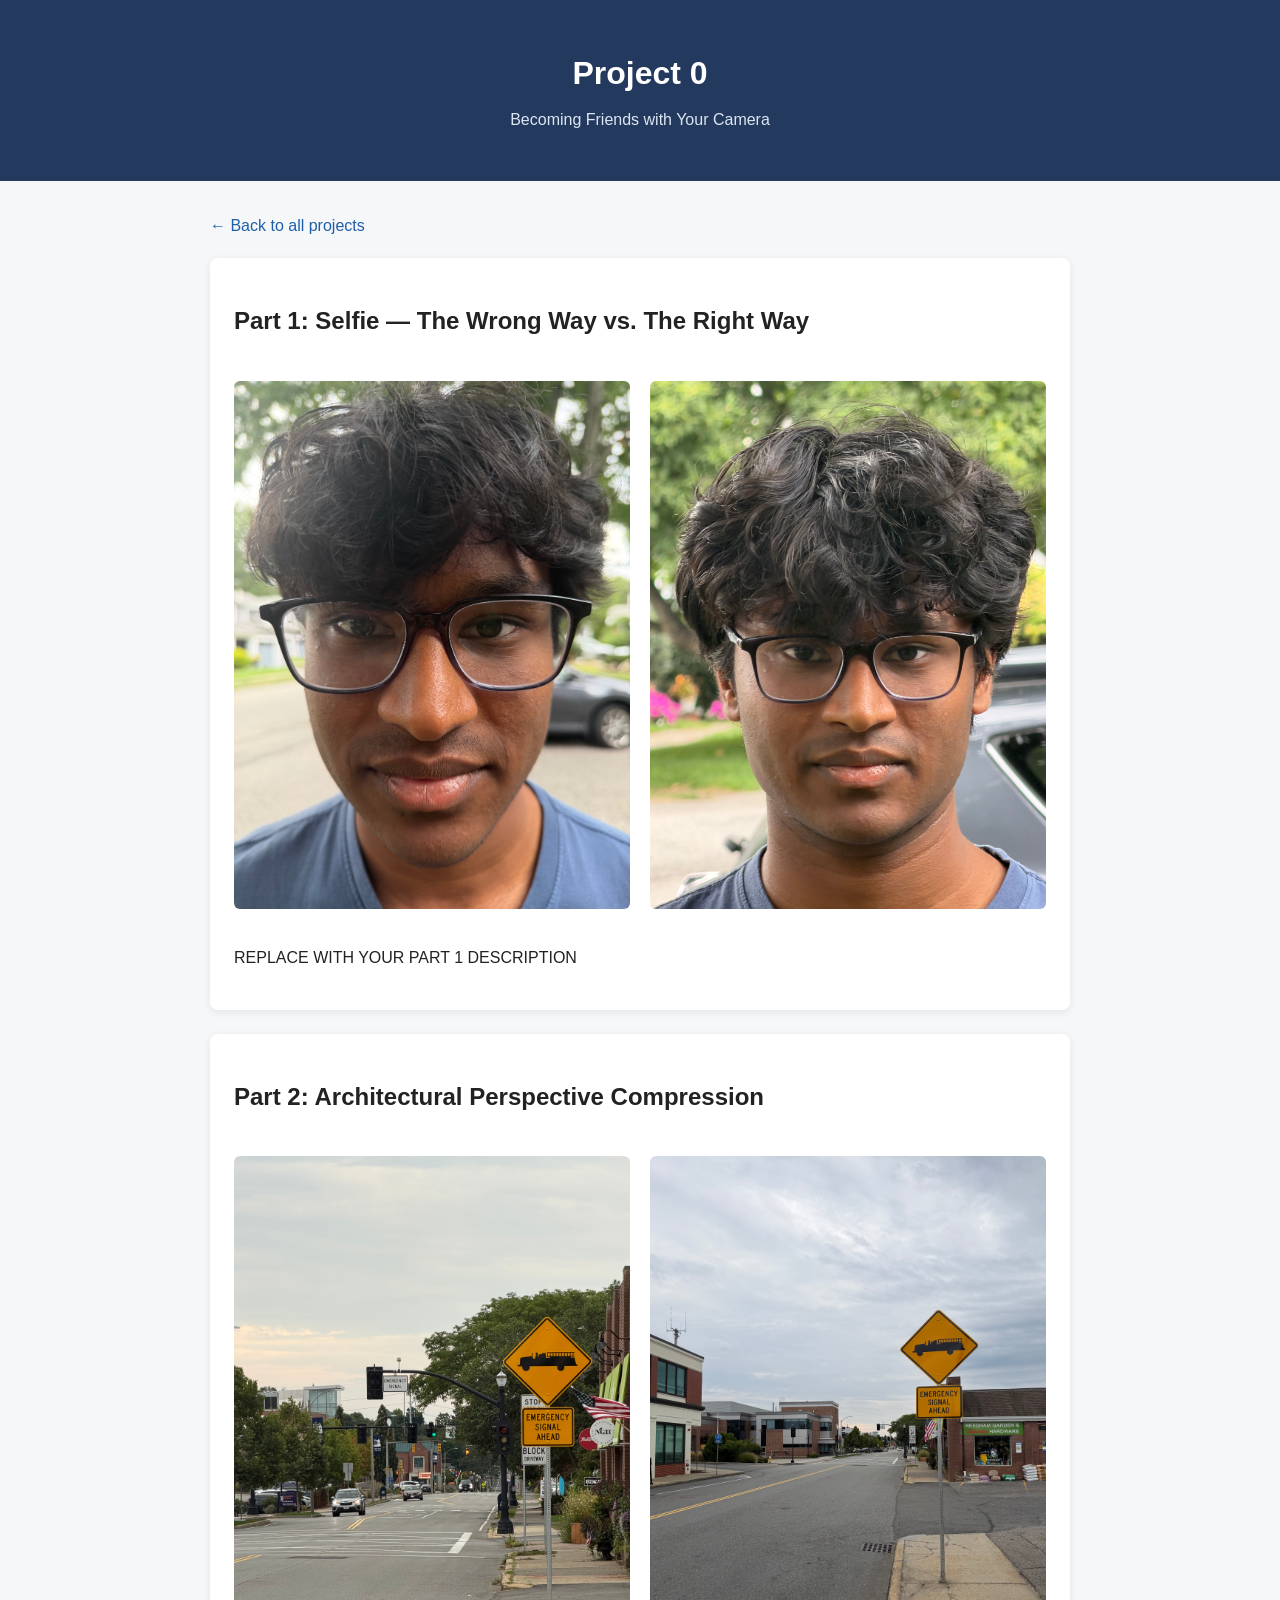
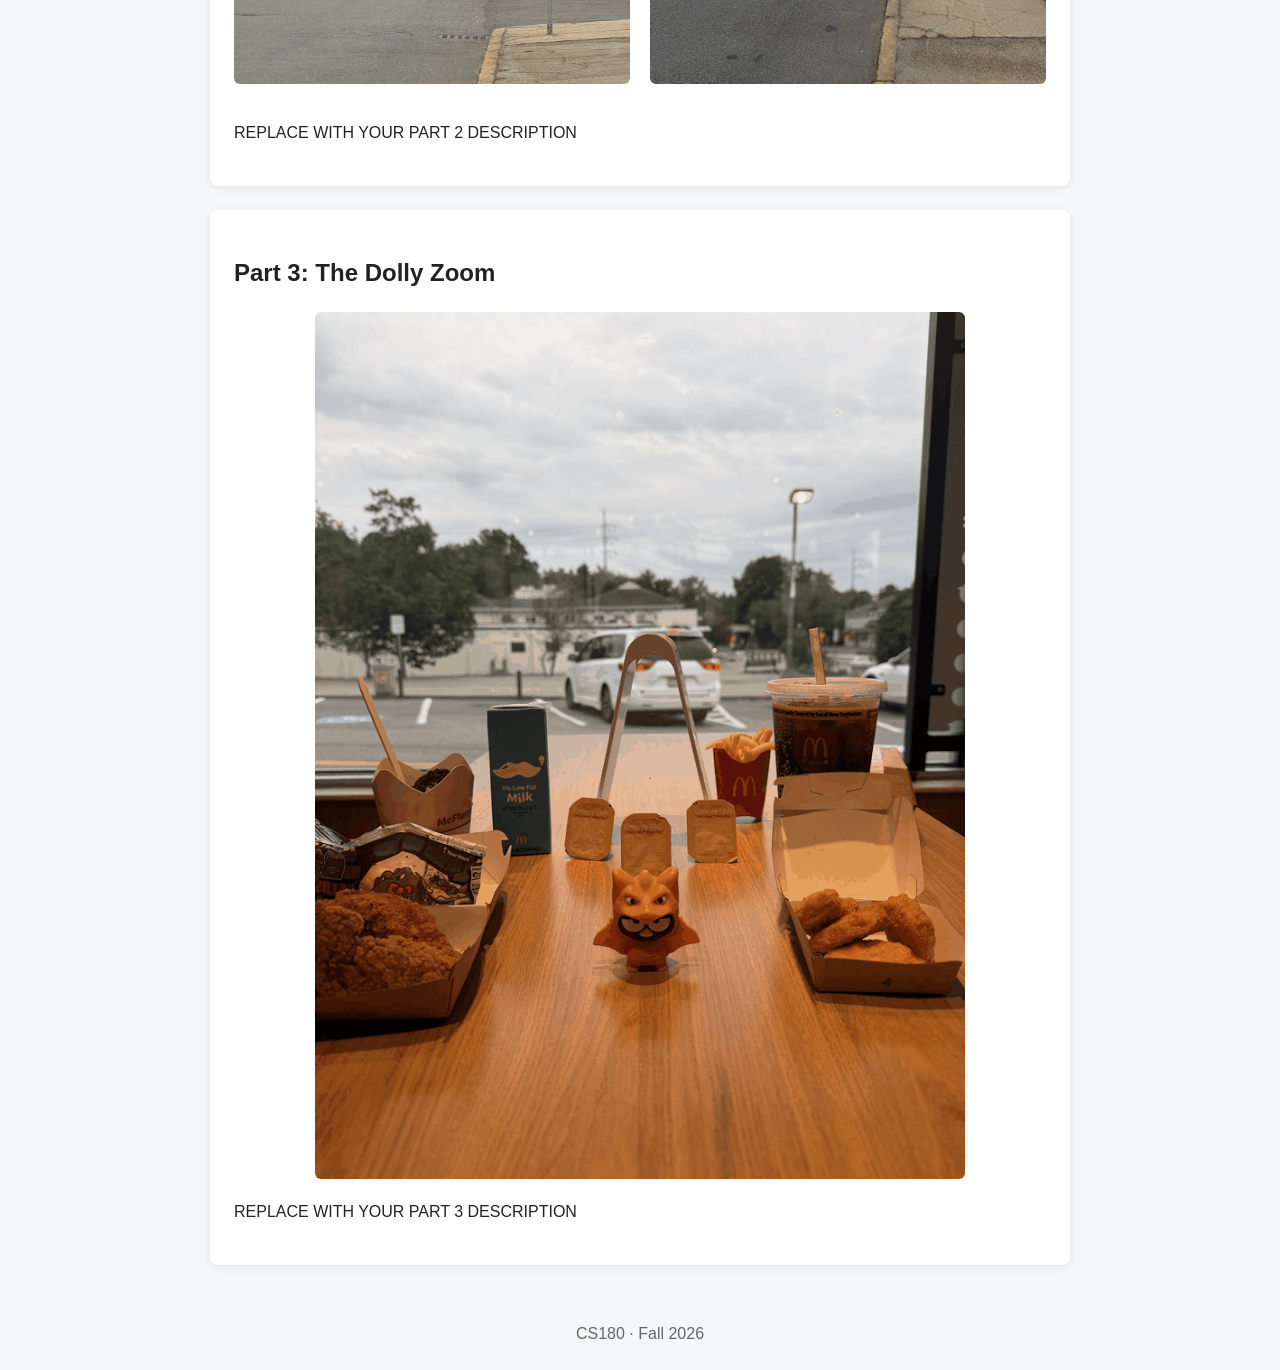
==== 1/index.html @ f03d4f48 "Update index.html" ====
<!DOCTYPE html>
<html lang="en">
<head>
    <meta charset="UTF-8">
    <meta name="viewport" content="width=device-width, initial-scale=1.0">

    <title>Project 0 | CS180</title>
    <link rel="stylesheet" href="../style.css">
</head>

<body>
    <header>
        <h1>Project 0</h1>
        <p>Becoming Friends with Your Camera</p>
    </header>

    <main>
        <a class="back-link" href="../">← Back to all projects</a>

        <section>
            <h2>Part 1: Selfie — The Wrong Way vs. The Right Way</h2>

            <div class="image-grid">
                <figure>
                    <img
                        src="./media/selfie-close.jpg"
                        alt="Portrait taken from close up"
                    >
                </figure>

                <figure>
                    <img
                        src="./media/selfie-zoomed.jpg"
                        alt="Portrait taken from farther away with zoom"
                    >
                </figure>
            </div>

            <p>
                REPLACE WITH YOUR PART 1 DESCRIPTION
            </p>
        </section>

        <section>
            <h2>Part 2: Architectural Perspective Compression</h2>

            <div class="image-grid">
                <figure>
                    <img
                        src="./media/architecture-zoomed.jpg"
                        alt="Building photographed from farther away with zoom"
                    >
                </figure>

                <figure>
                    <img
                        src="./media/architecture-close.jpg"
                        alt="Building photographed from closer without zoom"
                    >
                </figure>
            </div>

            <p>
                REPLACE WITH YOUR PART 2 DESCRIPTION
            </p>
        </section>

        <section>
            <h2>Part 3: The Dolly Zoom</h2>

            <figure>
                <img
                    src="./media/dolly-zoom.gif"
                    alt="Animated dolly zoom"
                >
            </figure>

            <p>
                REPLACE WITH YOUR PART 3 DESCRIPTION
            </p>
        </section>
    </main>

    <footer>
        CS180 · Fall 2026
    </footer>
</body>
</html>
---- style.css ----
* {
    box-sizing: border-box;
}

body {
    margin: 0;
    background: #f6f7f9;
    color: #222;
    font-family: Arial, Helvetica, sans-serif;
    line-height: 1.6;
}

header {
    background: #23395d;
    color: white;
    padding: 48px 20px;
    text-align: center;
}

header h1 {
    margin: 0 0 8px;
}

header p {
    margin: 0;
    color: #dce5f2;
}

main {
    max-width: 900px;
    margin: 32px auto;
    padding: 0 20px;
}

section,
.card {
    background: white;
    margin-bottom: 24px;
    padding: 24px;
    border-radius: 8px;
    box-shadow: 0 2px 8px rgba(0, 0, 0, 0.08);
}

.project-link {
    color: #1f5fa9;
    font-size: 1.1rem;
    font-weight: bold;
    text-decoration: none;
}

.project-link:hover {
    text-decoration: underline;
}

.back-link {
    display: inline-block;
    margin-bottom: 20px;
    color: #1f5fa9;
    text-decoration: none;
}

img {
    display: block;
    width: 100%;
    max-width: 650px;
    height: auto;
    margin: 16px auto 6px;
    border-radius: 6px;
}

.image-grid {
    display: grid;
    grid-template-columns: repeat(auto-fit, minmax(250px, 1fr));
    gap: 20px;
}

.image-grid img {
    margin: 0;
}

figure {
    margin: 20px 0;
}

figcaption {
    color: #666;
    font-size: 0.9rem;
    text-align: center;
}

footer {
    padding: 24px;
    color: #666;
    text-align: center;
}
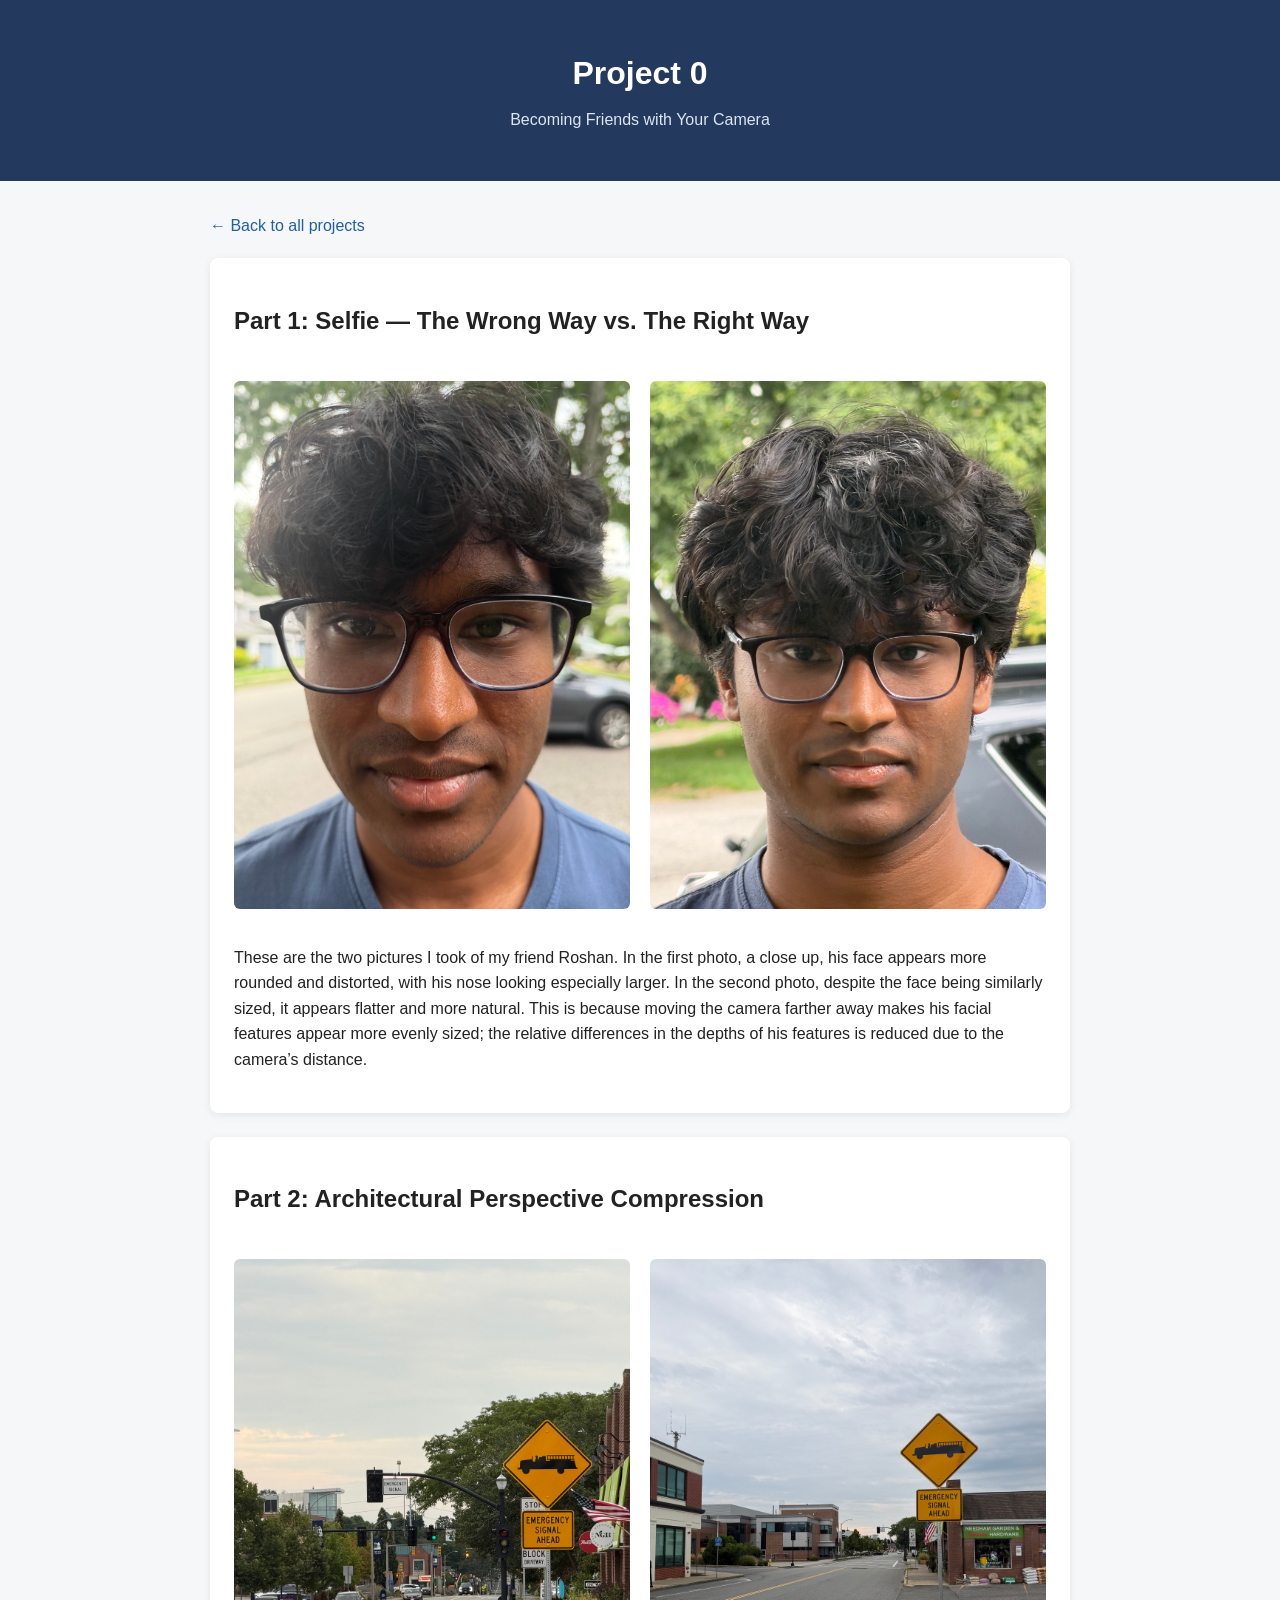
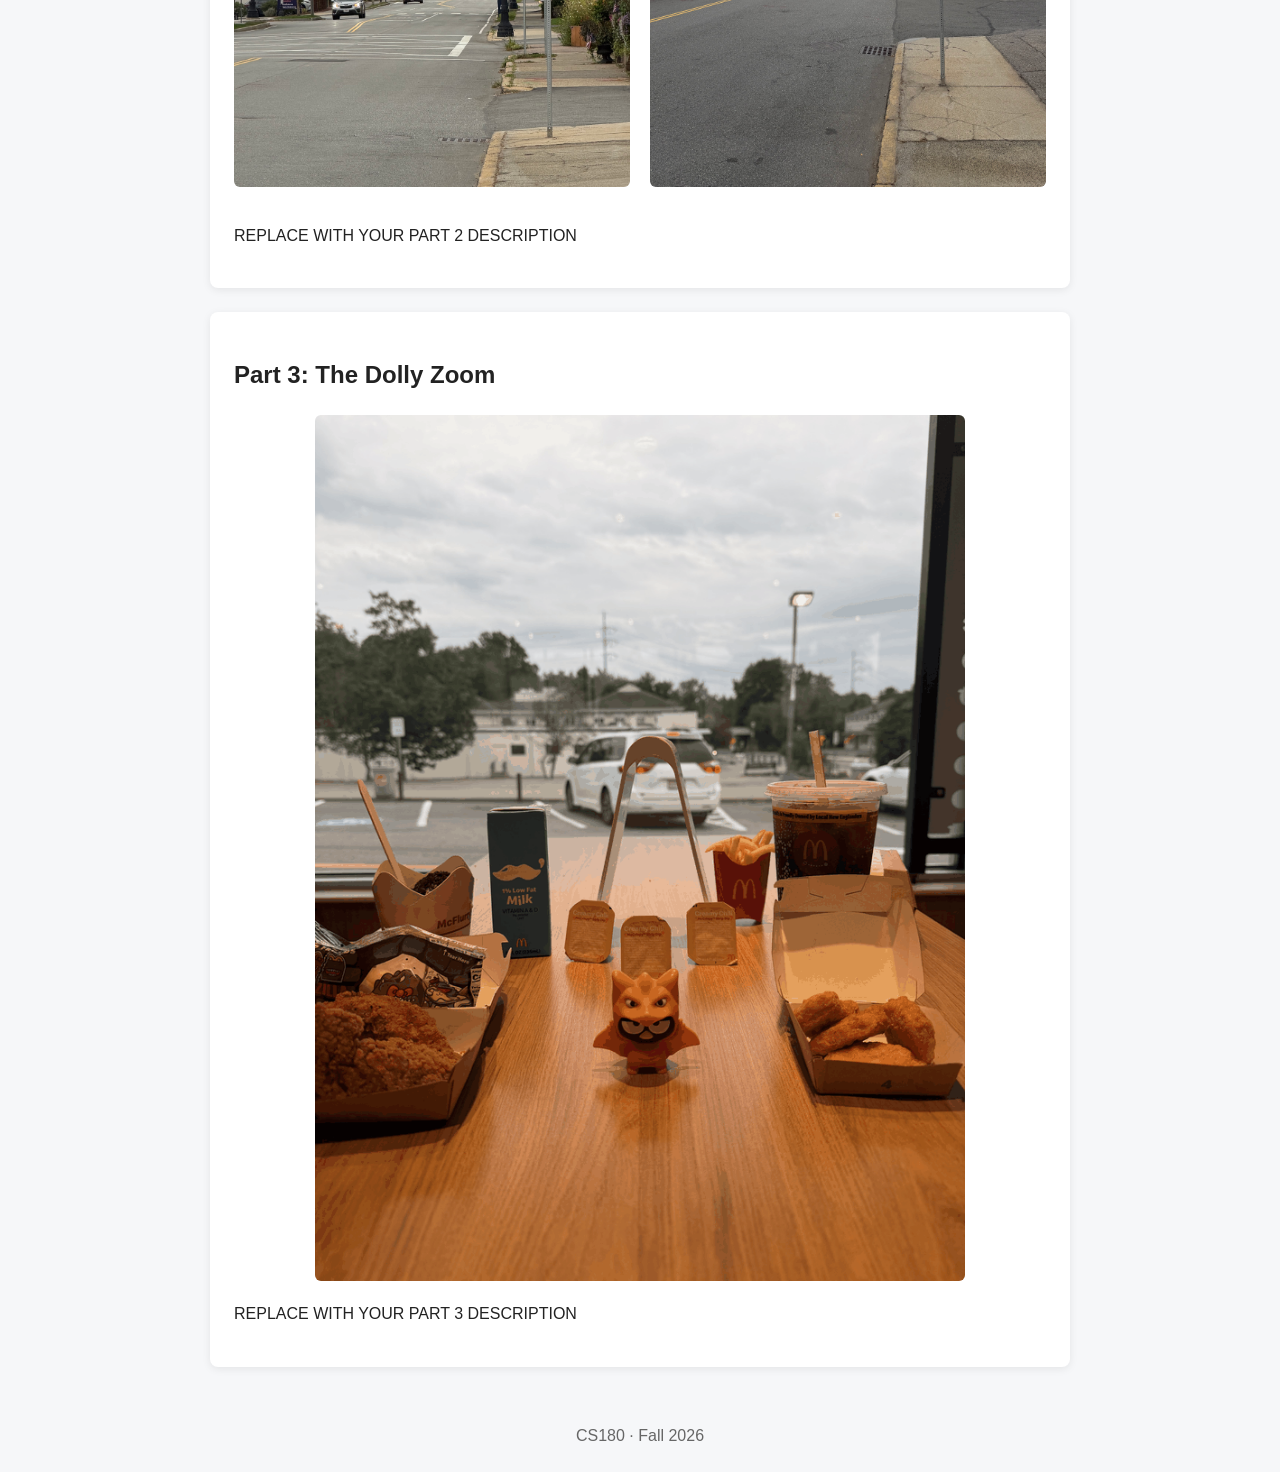
==== commit f56dc7f2: "Update index.html" ====
--- a/1/index.html
+++ b/1/index.html
@@ -37,7 +37,7 @@
             </div>
 
             <p>
-                REPLACE WITH YOUR PART 1 DESCRIPTION
+                These are the two pictures I took of my friend Roshan. In the first photo, a close up, his face appears more rounded and distorted, with his nose looking especially larger. In the second photo, despite the face being similarly sized, it appears flatter and more natural. This is because moving the camera farther away makes his facial features appear more evenly sized; the relative differences in the depths of his features is reduced due to the camera’s distance. 
             </p>
         </section>
 
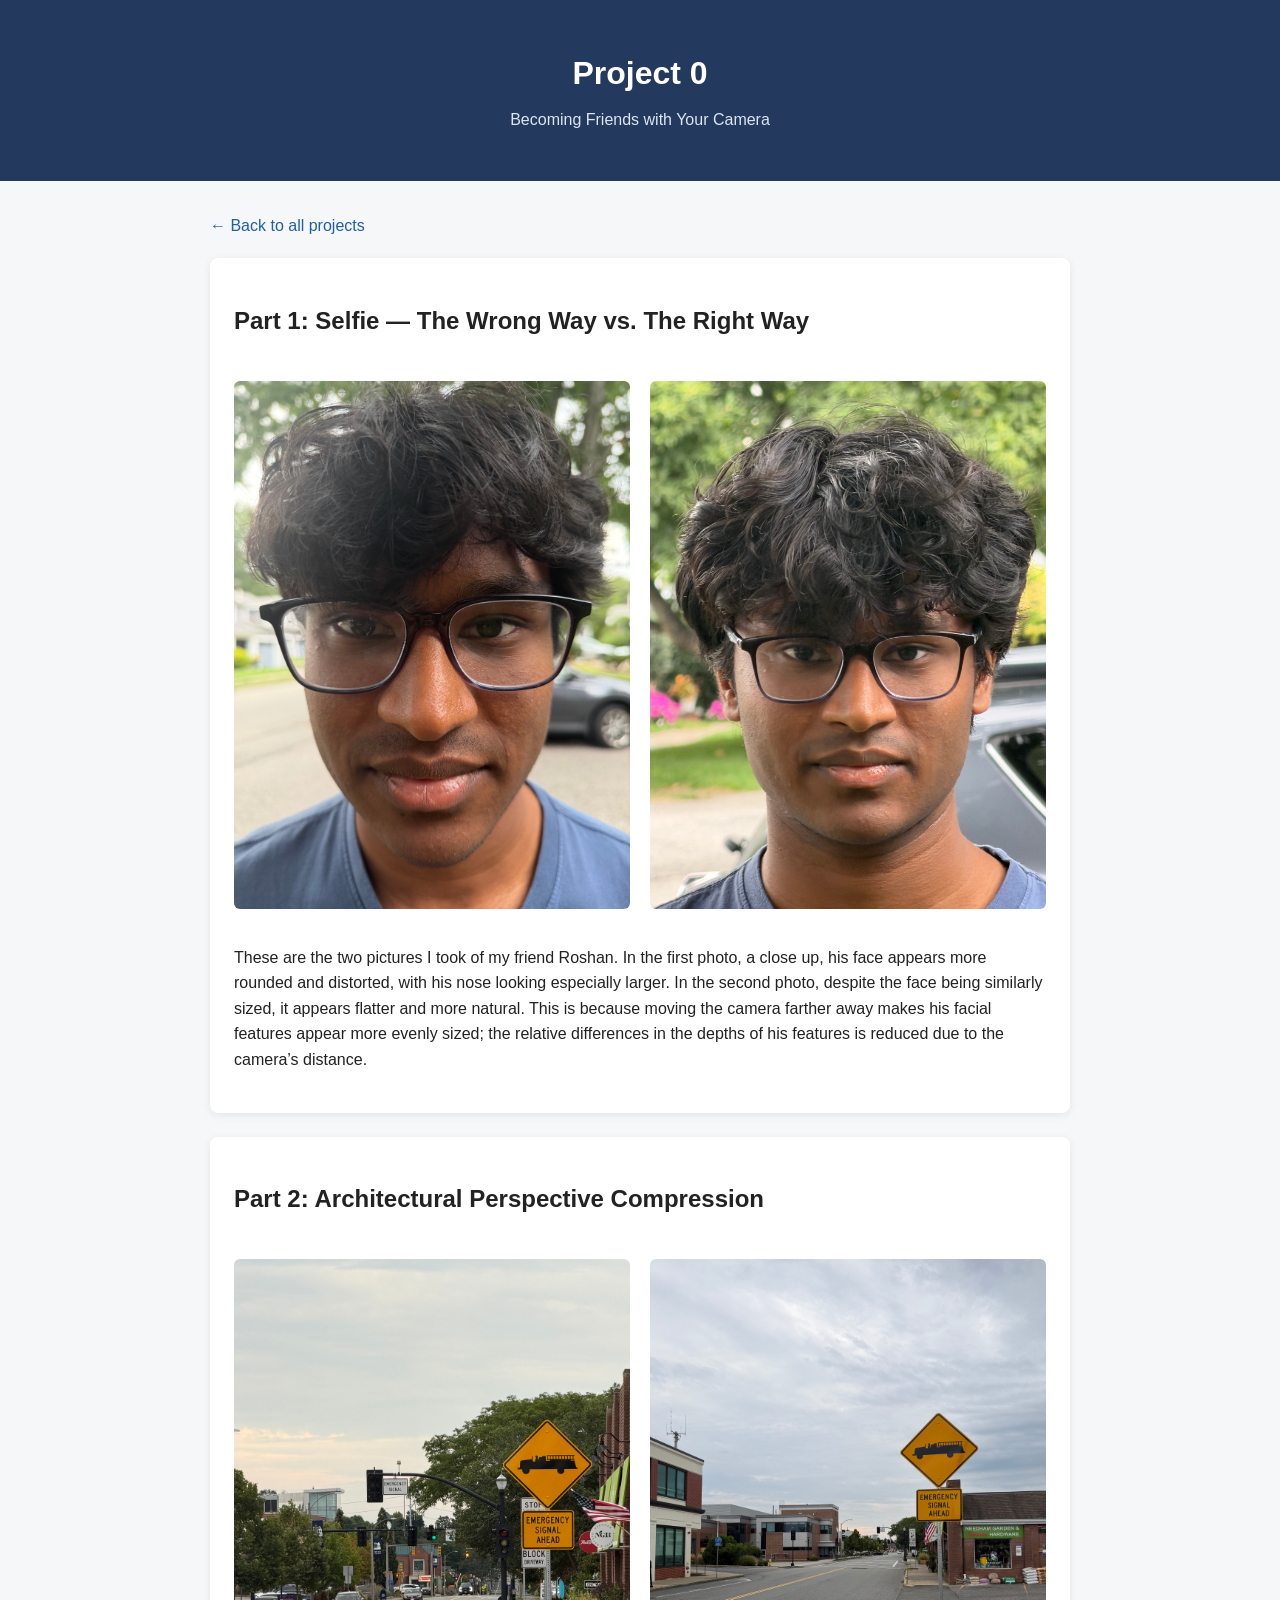
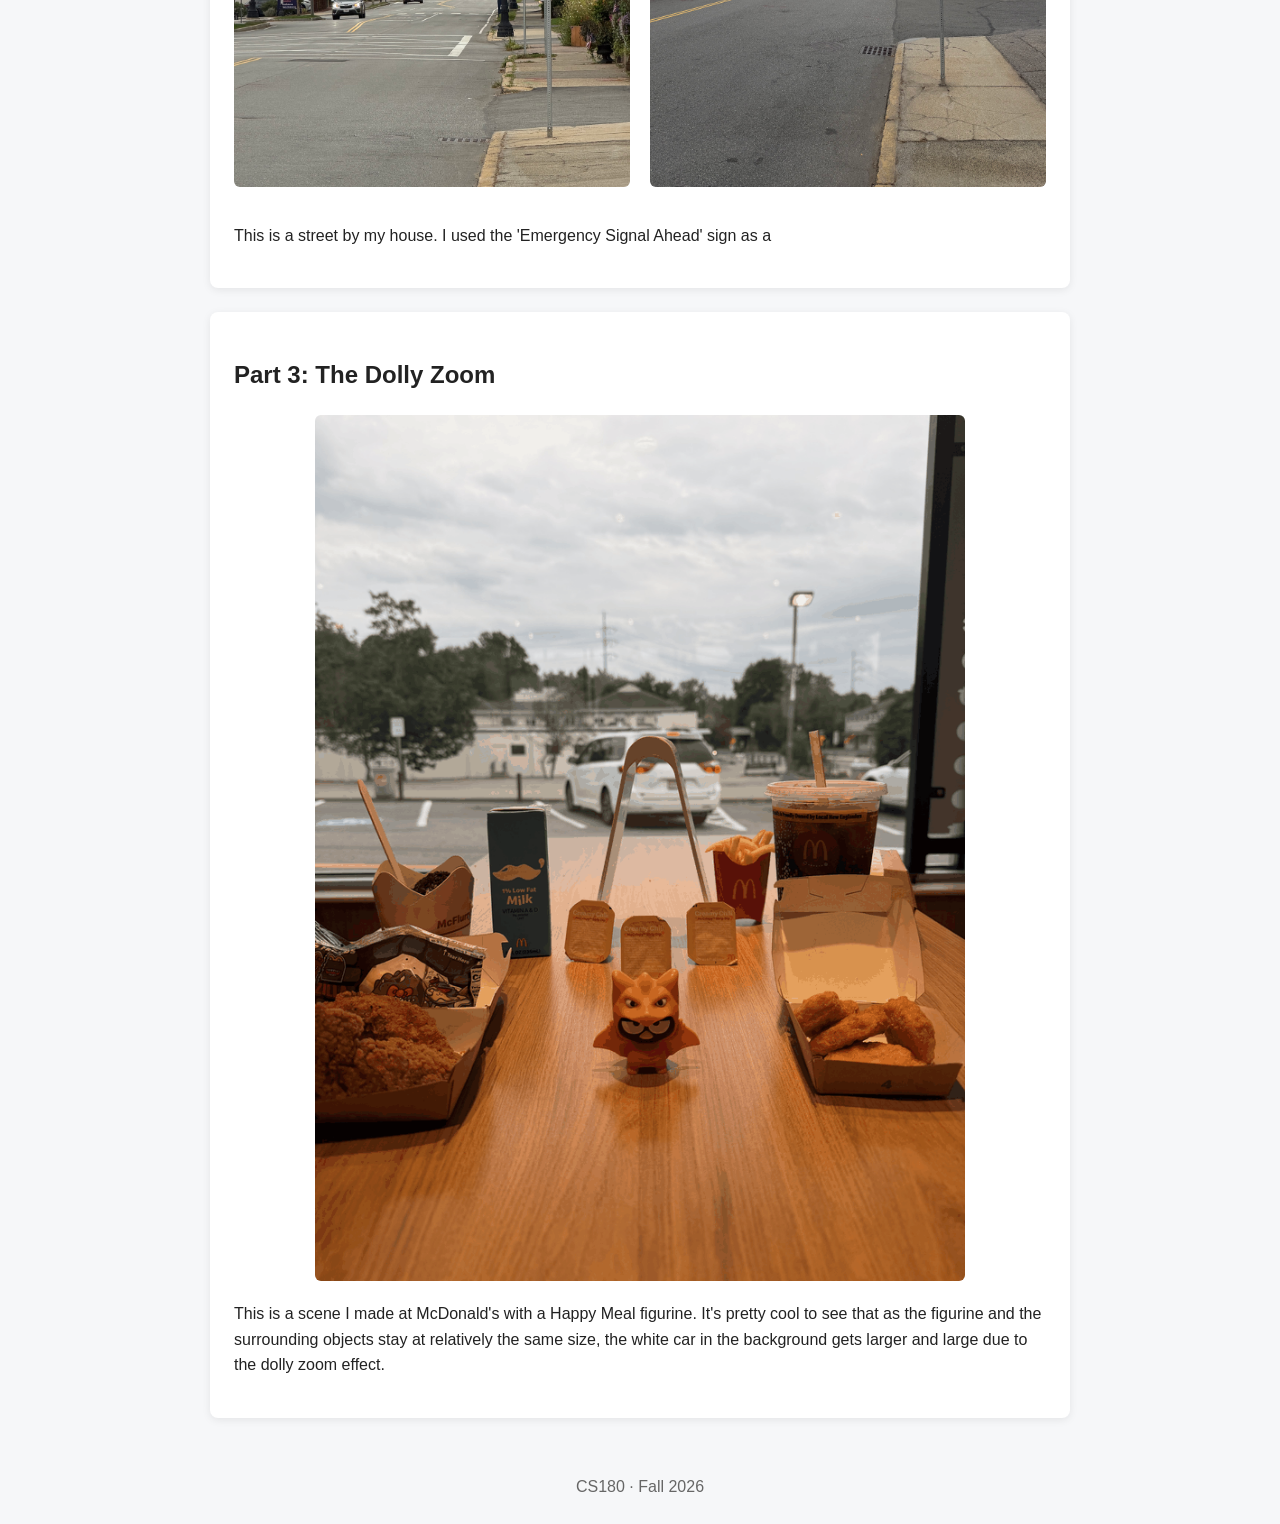
==== commit c3a70e2b: "Update index.html" ====
--- a/1/index.html
+++ b/1/index.html
@@ -61,7 +61,7 @@
             </div>
 
             <p>
-                REPLACE WITH YOUR PART 2 DESCRIPTION
+                This is a street by my house. I used the 'Emergency Signal Ahead' sign as a 
             </p>
         </section>
 
@@ -76,7 +76,7 @@
             </figure>
 
             <p>
-                REPLACE WITH YOUR PART 3 DESCRIPTION
+                This is a scene I made at McDonald's with a Happy Meal figurine. It's pretty cool to see that as the figurine and the surrounding objects stay at relatively the same size, the white car in the background gets larger and large due to the dolly zoom effect.
             </p>
         </section>
     </main>
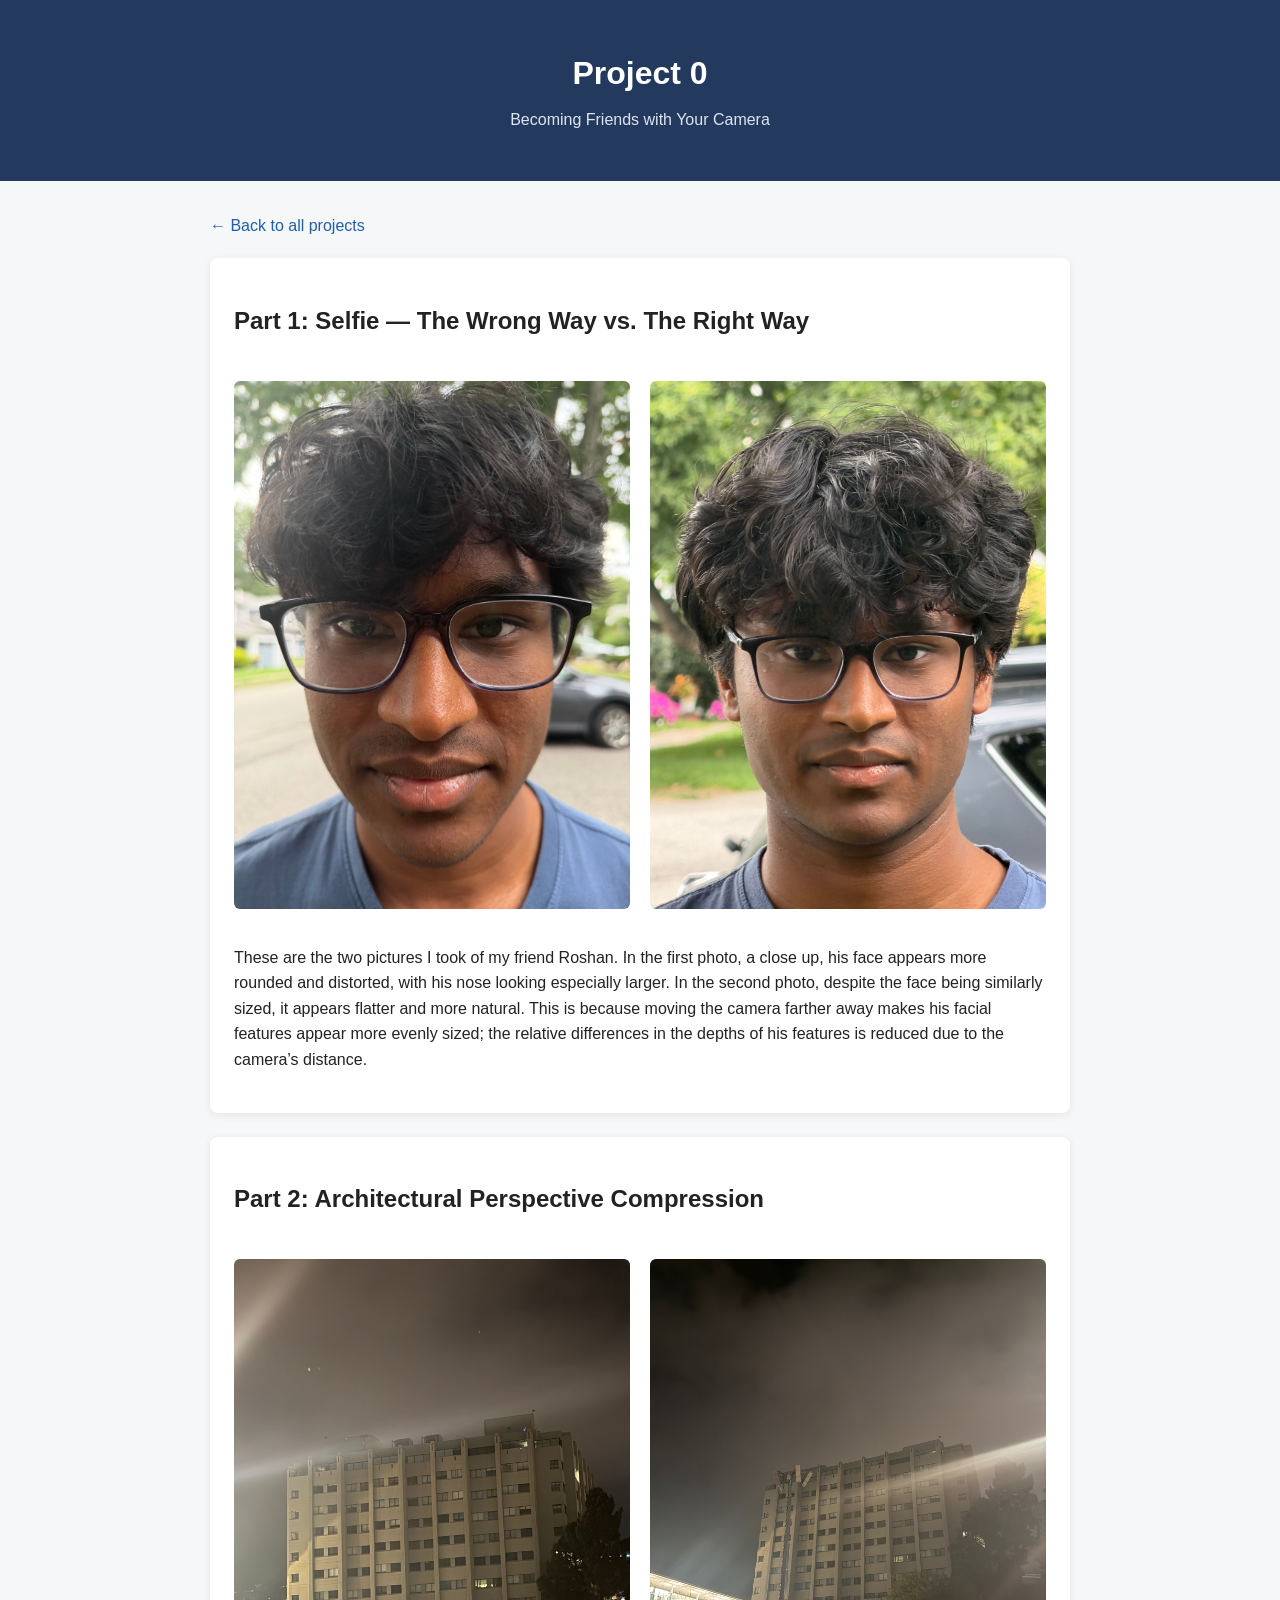
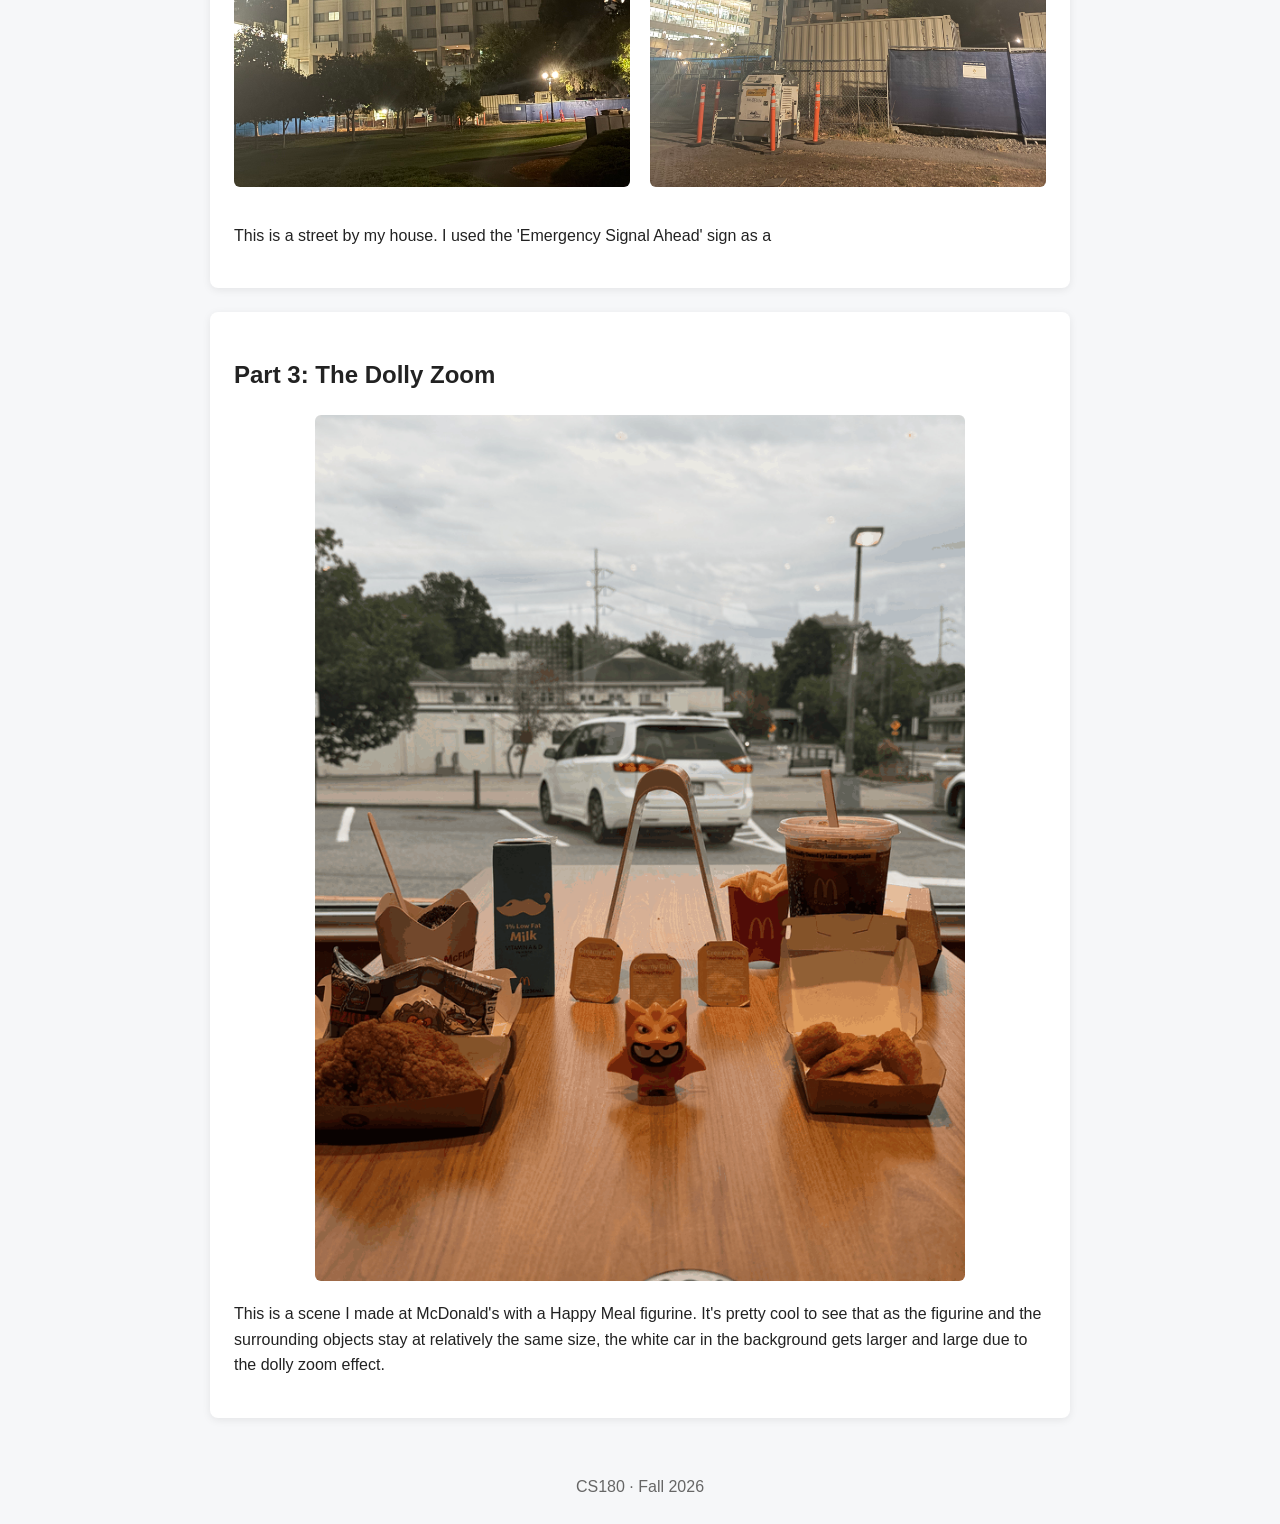
==== commit 51e3e19a: "Update index.html" ====
--- a/1/index.html
+++ b/1/index.html
@@ -47,14 +47,14 @@
             <div class="image-grid">
                 <figure>
                     <img
-                        src="./media/architecture-zoomed.jpg"
+                        src="./media/architectural-zoomed.jpg"
                         alt="Building photographed from farther away with zoom"
                     >
                 </figure>
 
                 <figure>
                     <img
-                        src="./media/architecture-close.jpg"
+                        src="./media/architectural-close.jpg"
                         alt="Building photographed from closer without zoom"
                     >
                 </figure>
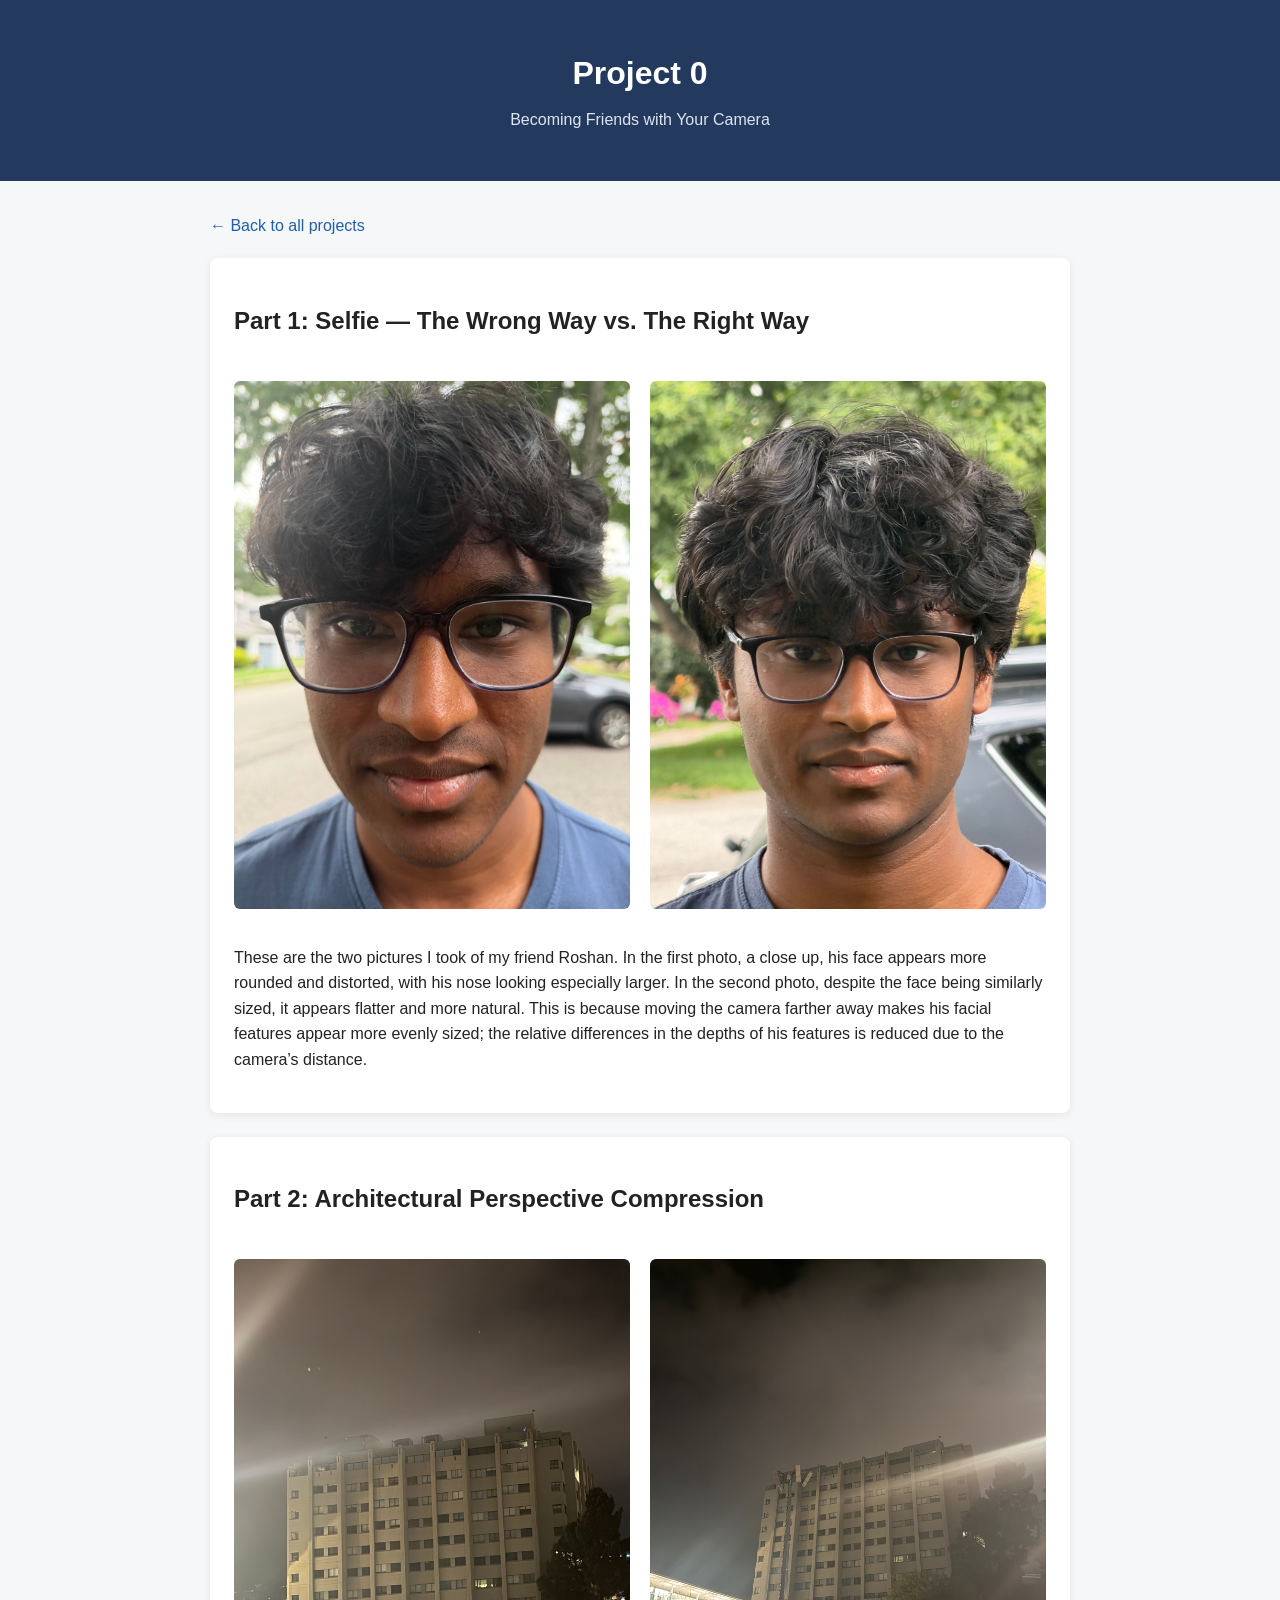
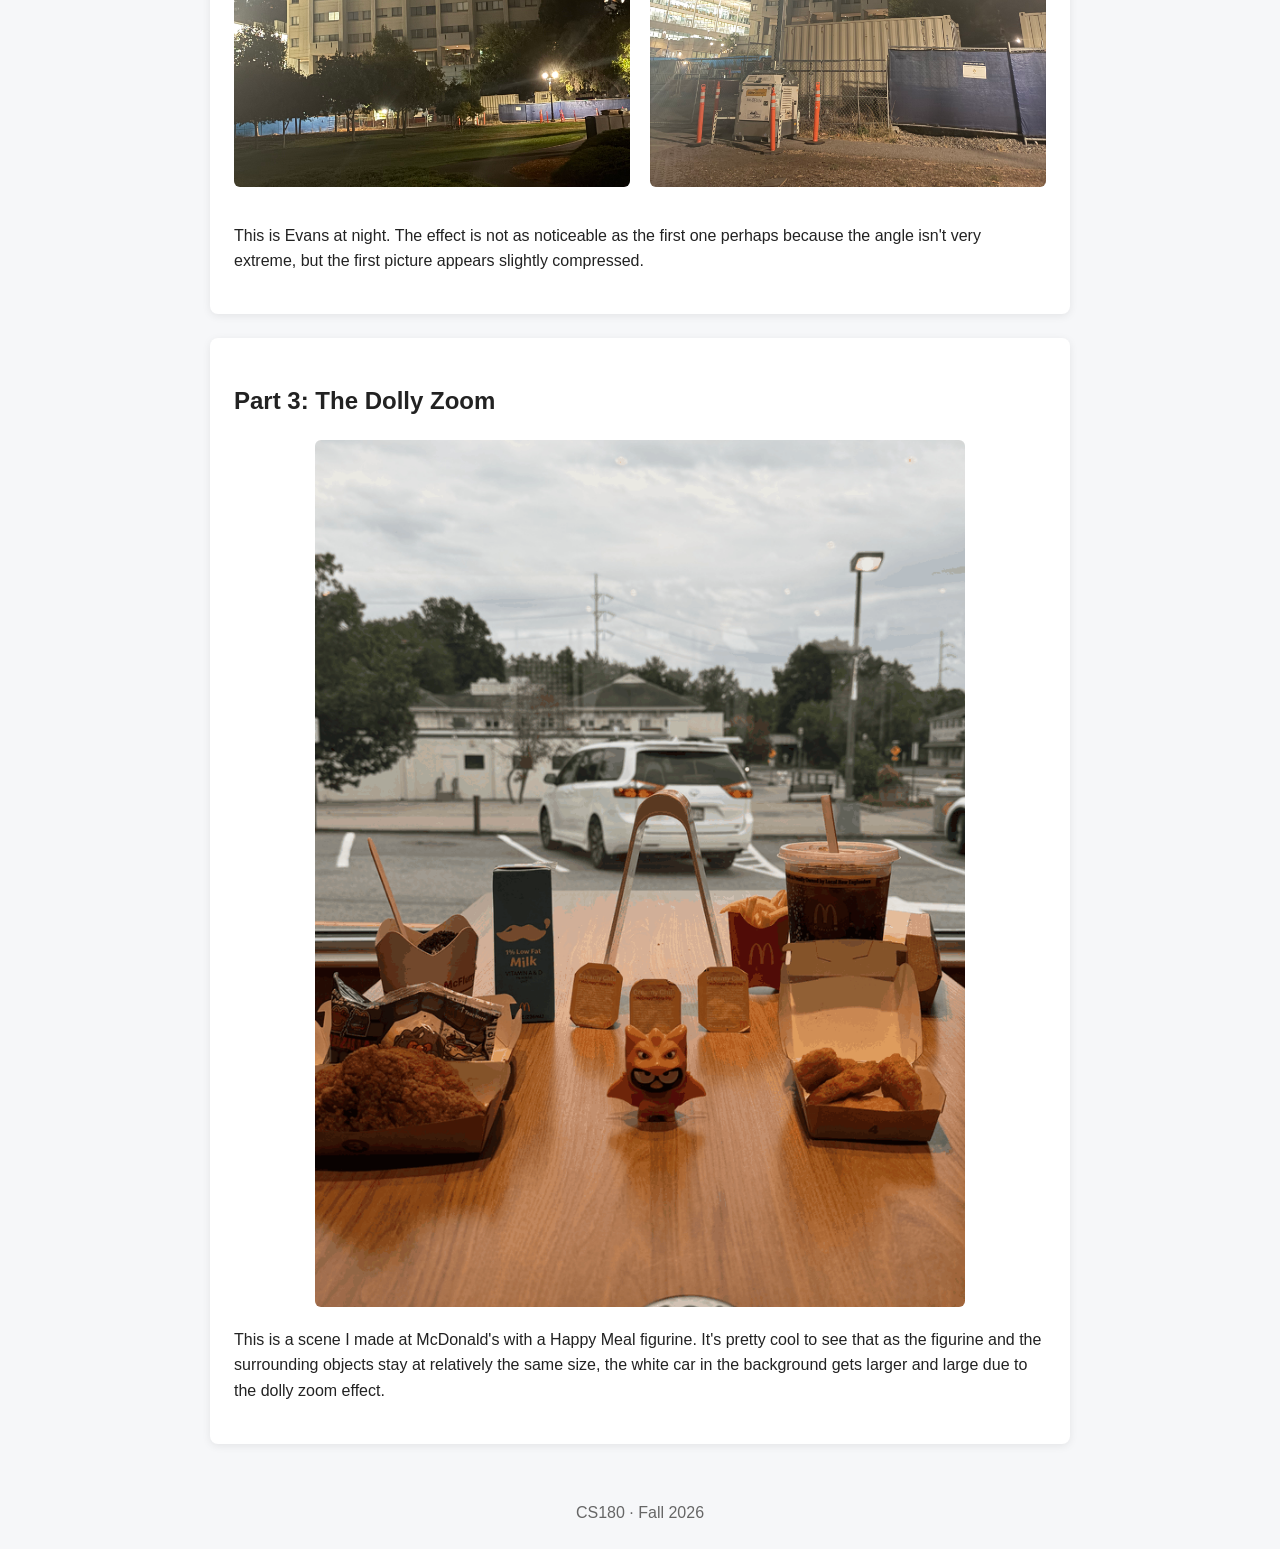
==== commit de804e47: "Update index.html" ====
--- a/1/index.html
+++ b/1/index.html
@@ -61,7 +61,7 @@
             </div>
 
             <p>
-                This is a street by my house. I used the 'Emergency Signal Ahead' sign as a 
+                This is Evans at night. The effect is not as noticeable as the first one perhaps because the angle isn't very extreme, but the first picture appears slightly compressed.
             </p>
         </section>
 
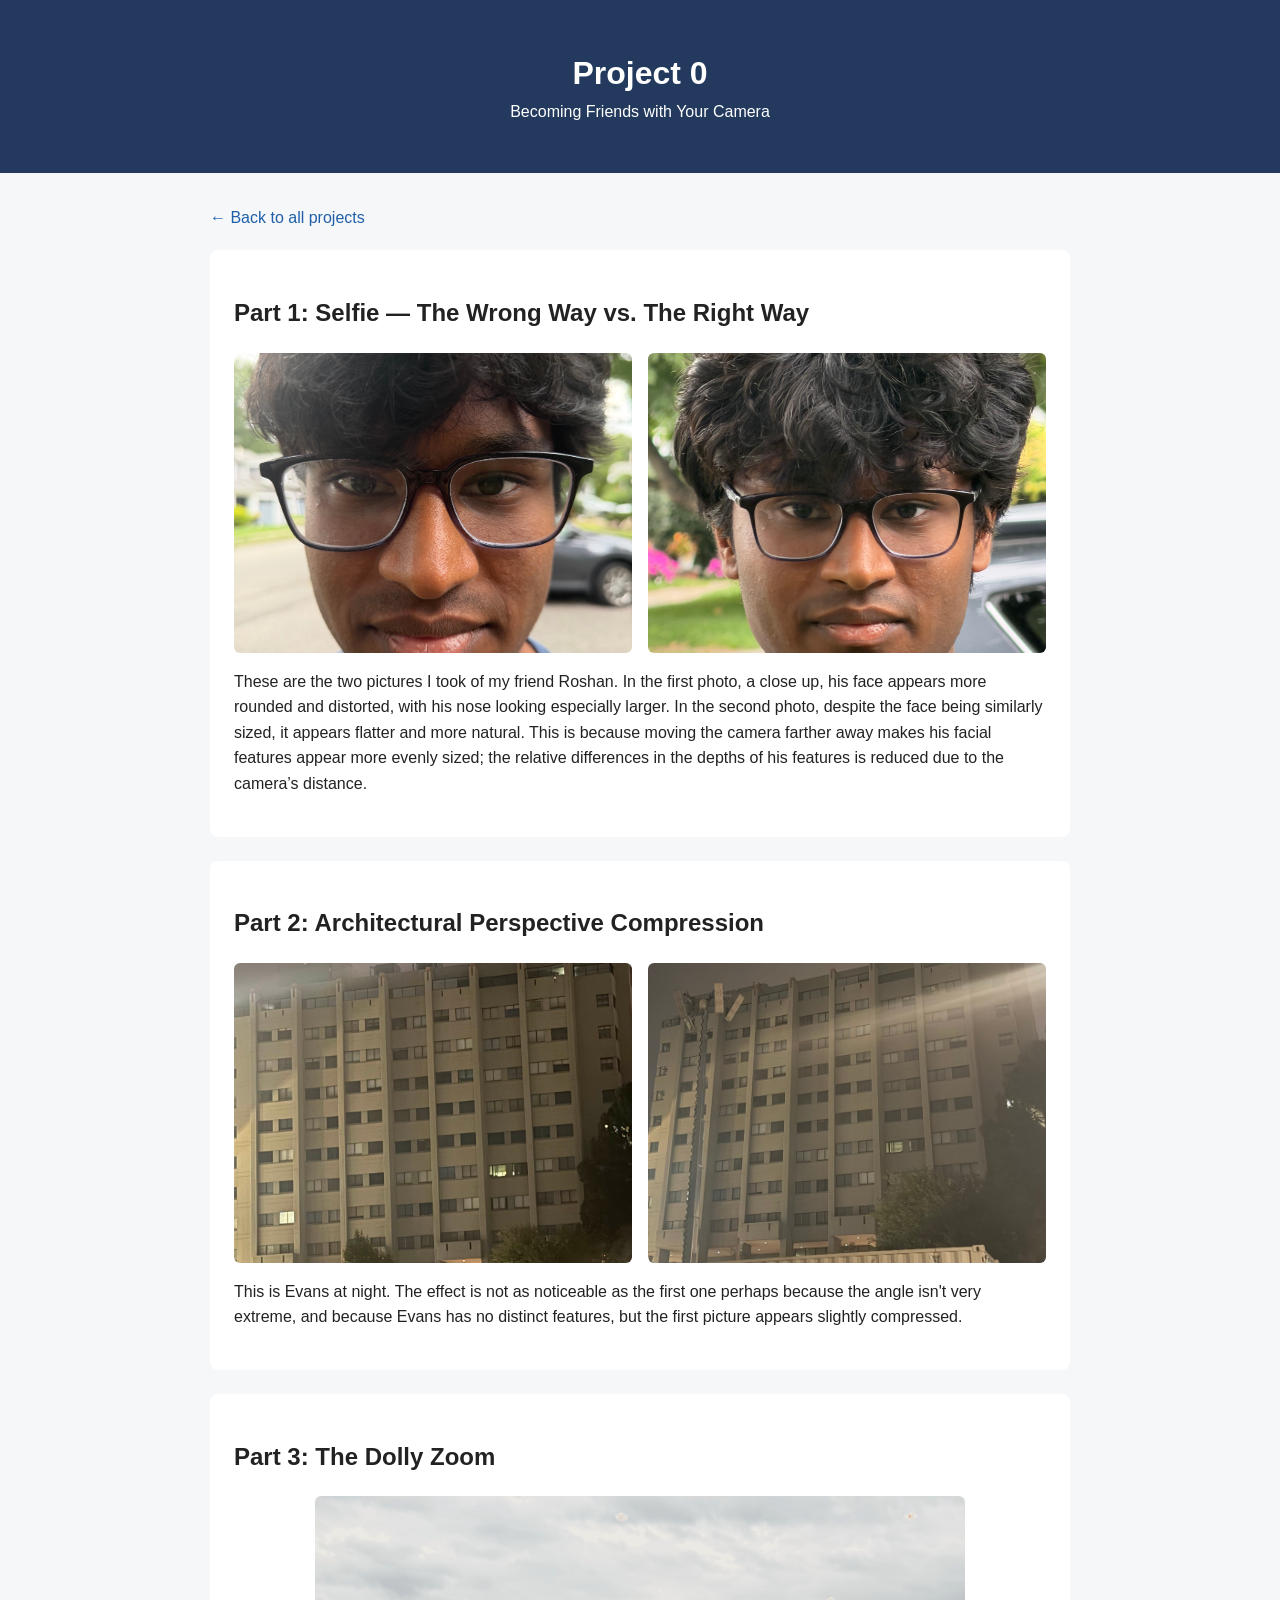
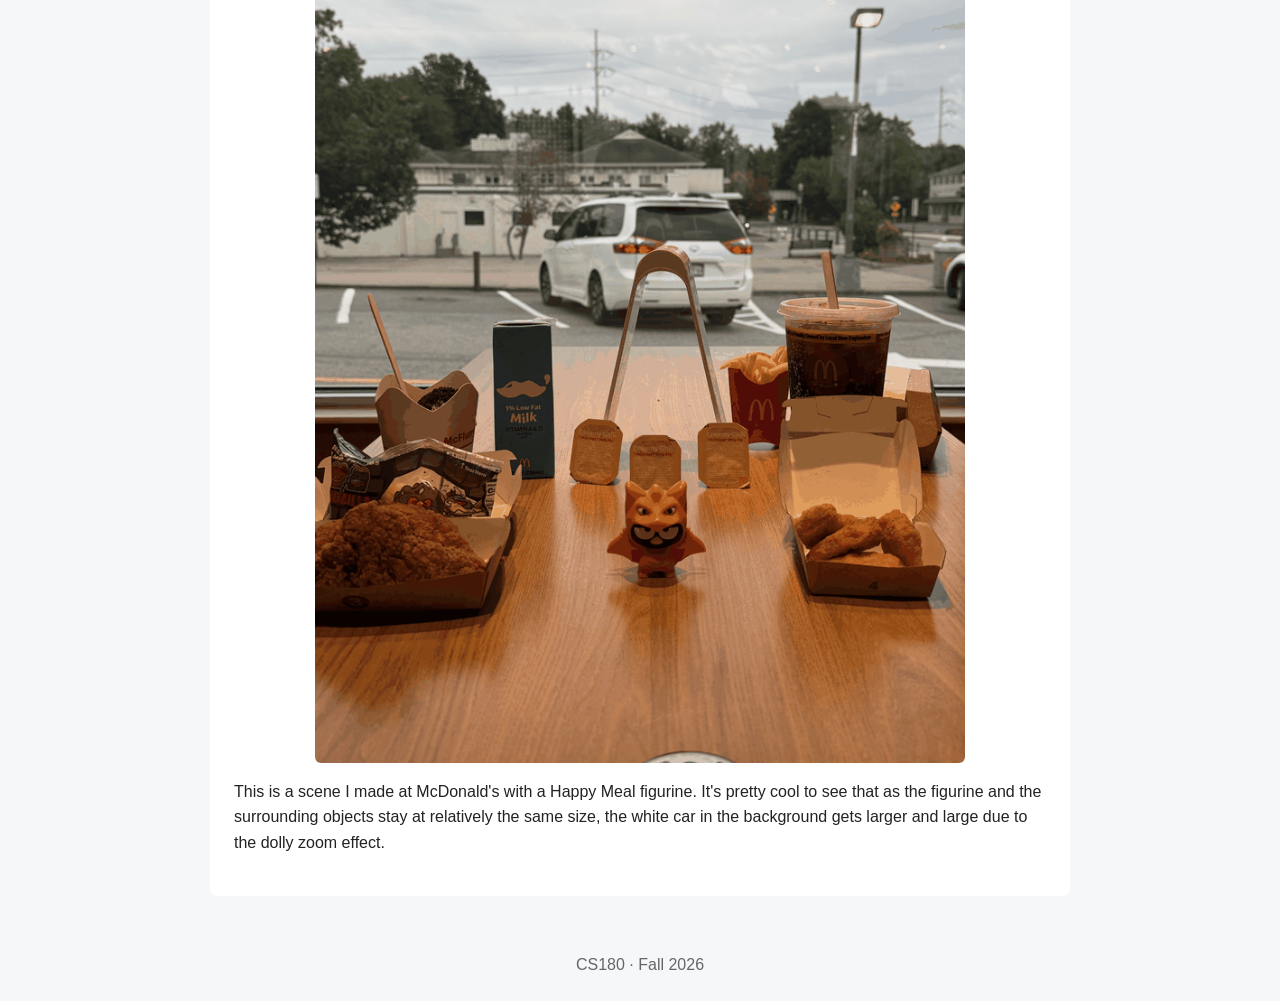
==== commit 4efff379: "Update index.html" ====
--- a/1/index.html
+++ b/1/index.html
@@ -61,7 +61,7 @@
             </div>
 
             <p>
-                This is Evans at night. The effect is not as noticeable as the first one perhaps because the angle isn't very extreme, but the first picture appears slightly compressed.
+                This is Evans at night. The effect is not as noticeable as the first one perhaps because the angle isn't very extreme, and because Evans has no distinct features, but the first picture appears slightly compressed.
             </p>
         </section>
 
--- a/style.css
+++ b/style.css
@@ -11,19 +11,15 @@
 }
 
 header {
+    padding: 48px 20px;
     background: #23395d;
     color: white;
-    padding: 48px 20px;
     text-align: center;
 }
 
-header h1 {
-    margin: 0 0 8px;
-}
-
+header h1,
 header p {
     margin: 0;
-    color: #dce5f2;
 }
 
 main {
@@ -34,29 +30,24 @@
 
 section,
 .card {
-    background: white;
     margin-bottom: 24px;
     padding: 24px;
+    background: white;
     border-radius: 8px;
-    box-shadow: 0 2px 8px rgba(0, 0, 0, 0.08);
 }
 
-.project-link {
+a {
     color: #1f5fa9;
-    font-size: 1.1rem;
-    font-weight: bold;
-    text-decoration: none;
-}
-
-.project-link:hover {
-    text-decoration: underline;
 }
 
 .back-link {
     display: inline-block;
     margin-bottom: 20px;
-    color: #1f5fa9;
     text-decoration: none;
+}
+
+figure {
+    margin: 0;
 }
 
 img {
@@ -64,28 +55,22 @@
     width: 100%;
     max-width: 650px;
     height: auto;
-    margin: 16px auto 6px;
+    margin: 16px auto;
     border-radius: 6px;
 }
 
 .image-grid {
     display: grid;
-    grid-template-columns: repeat(auto-fit, minmax(250px, 1fr));
-    gap: 20px;
+    grid-template-columns: repeat(2, minmax(0, 1fr));
+    gap: 16px;
 }
 
 .image-grid img {
+    width: 100%;
+    max-width: none;
+    height: 300px;
     margin: 0;
-}
-
-figure {
-    margin: 20px 0;
-}
-
-figcaption {
-    color: #666;
-    font-size: 0.9rem;
-    text-align: center;
+    object-fit: cover;
 }
 
 footer {
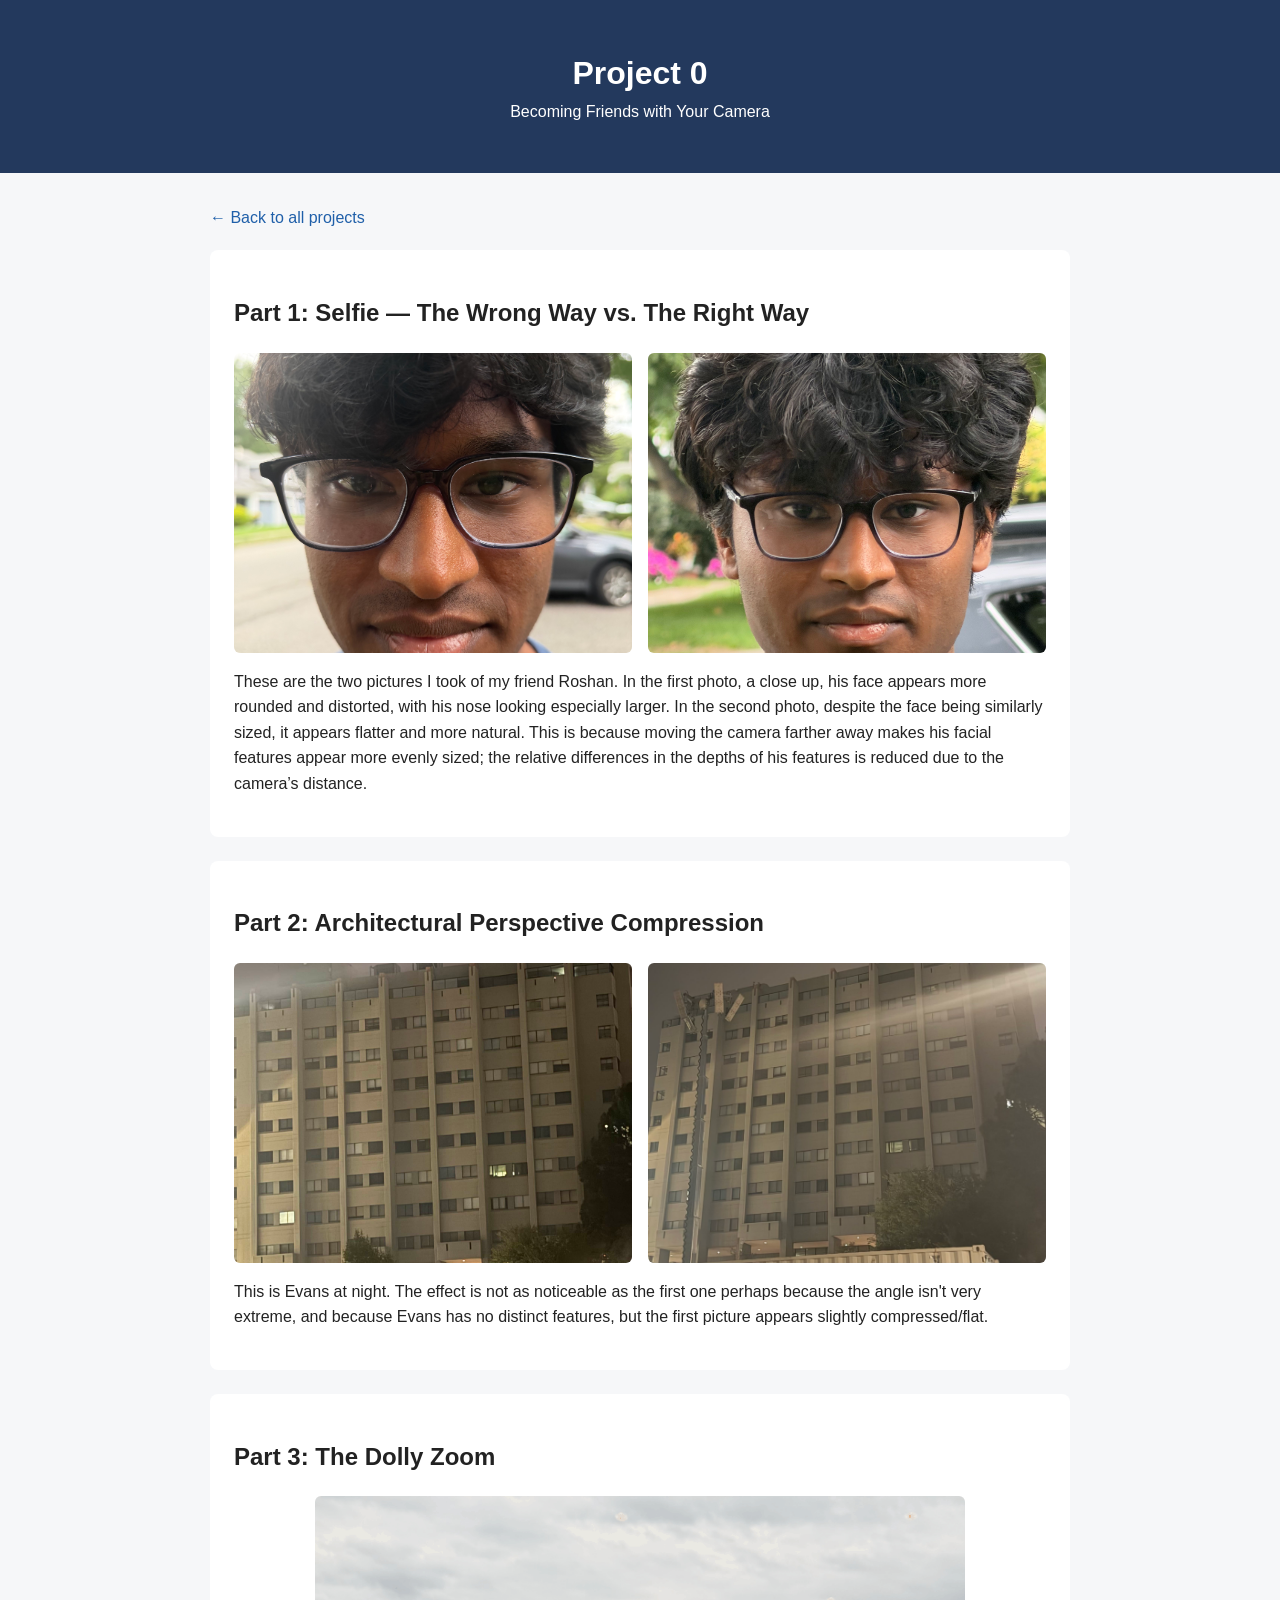
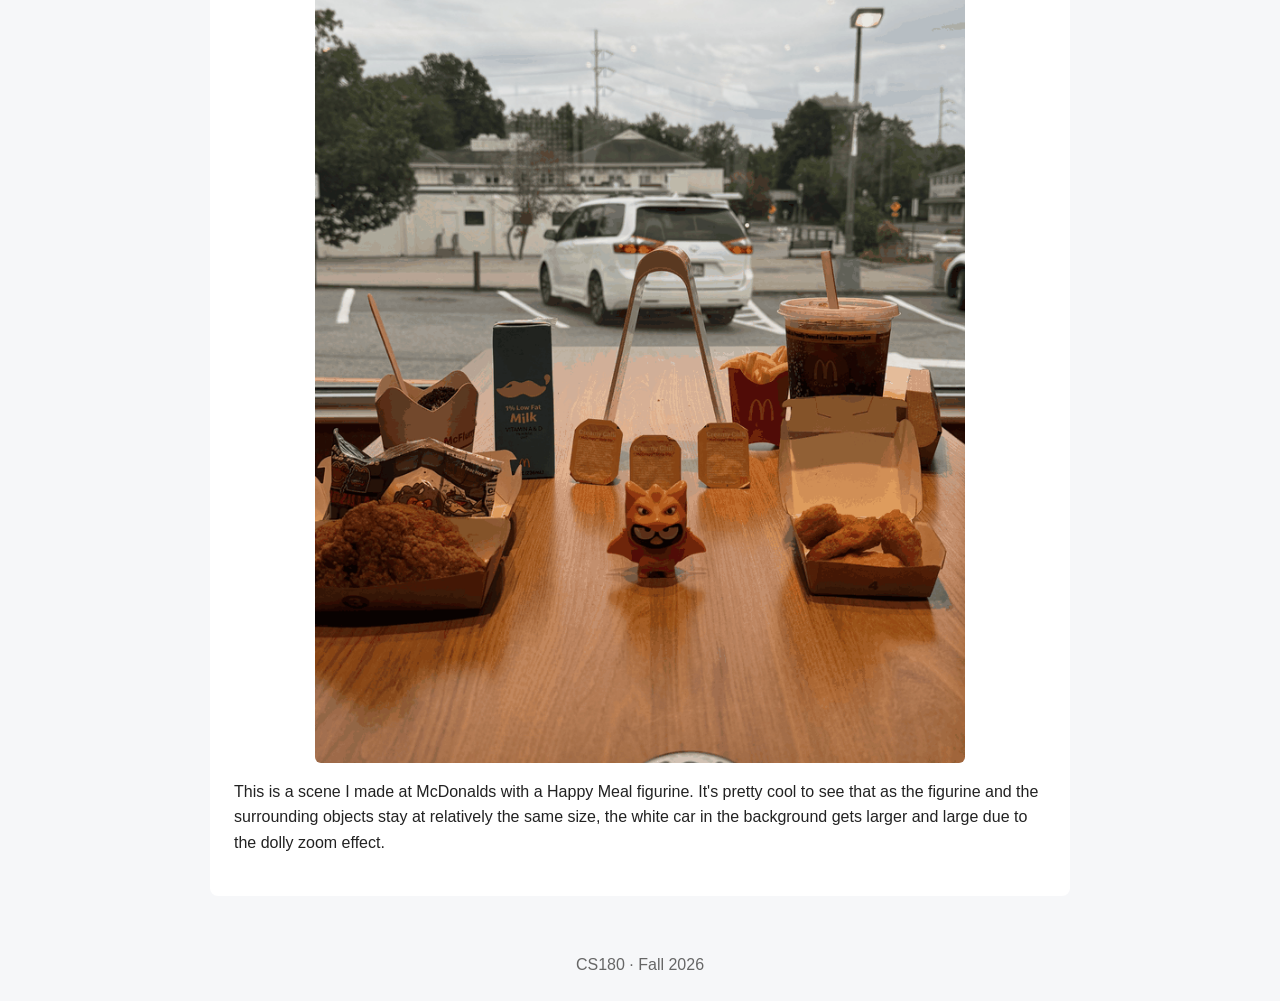
==== commit 4a353aca: "Update index.html" ====
--- a/1/index.html
+++ b/1/index.html
@@ -61,7 +61,7 @@
             </div>
 
             <p>
-                This is Evans at night. The effect is not as noticeable as the first one perhaps because the angle isn't very extreme, and because Evans has no distinct features, but the first picture appears slightly compressed.
+                This is Evans at night. The effect is not as noticeable as the first one perhaps because the angle isn't very extreme, and because Evans has no distinct features, but the first picture appears slightly compressed/flat.
             </p>
         </section>
 
@@ -76,7 +76,7 @@
             </figure>
 
             <p>
-                This is a scene I made at McDonald's with a Happy Meal figurine. It's pretty cool to see that as the figurine and the surrounding objects stay at relatively the same size, the white car in the background gets larger and large due to the dolly zoom effect.
+                This is a scene I made at McDonalds with a Happy Meal figurine. It's pretty cool to see that as the figurine and the surrounding objects stay at relatively the same size, the white car in the background gets larger and large due to the dolly zoom effect.
             </p>
         </section>
     </main>
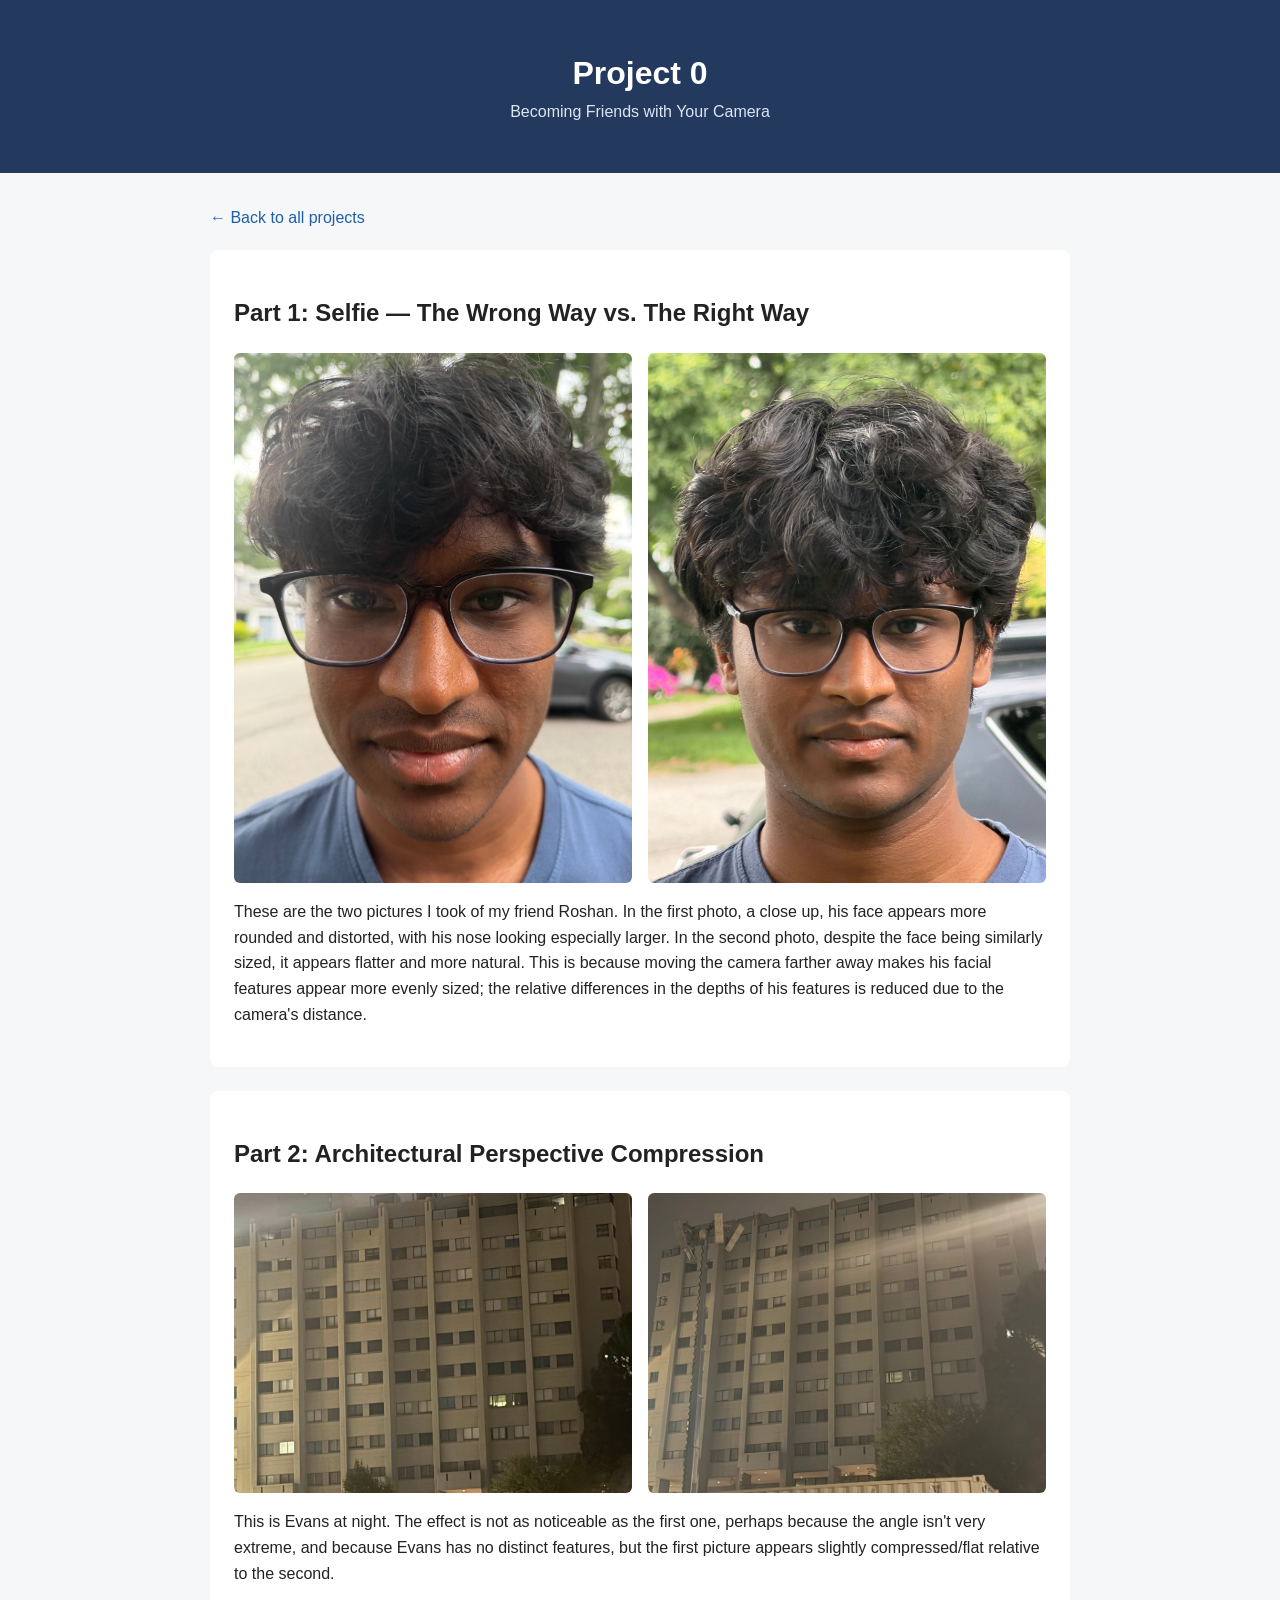
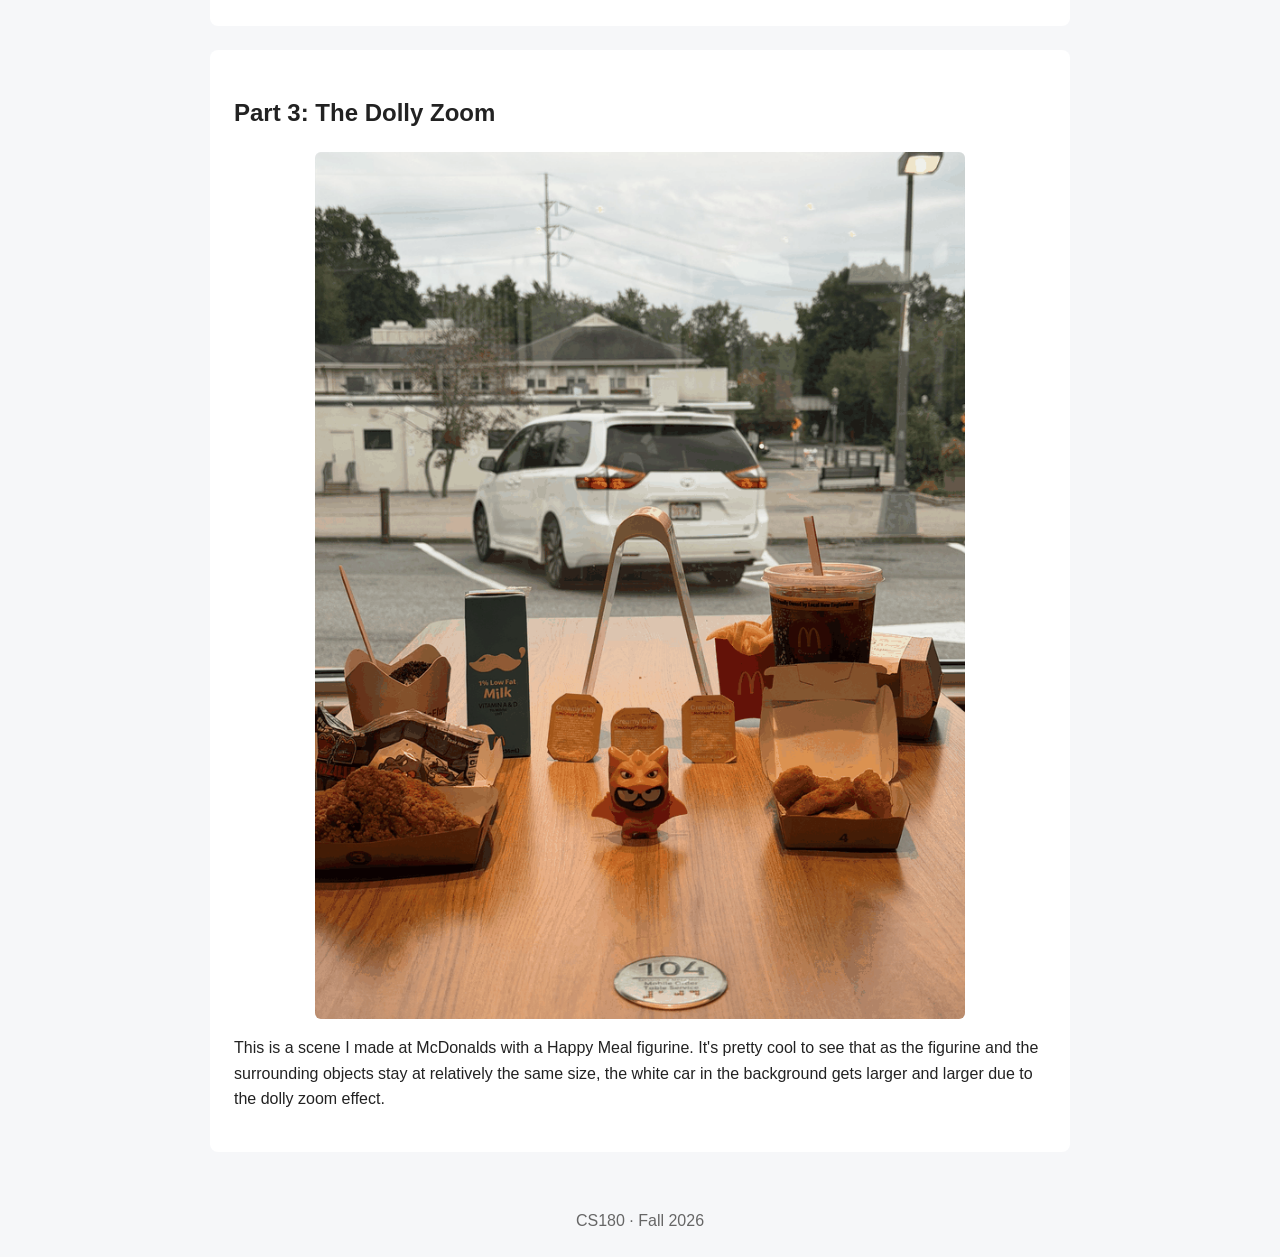
==== commit 92766966: "Update index.html" ====
--- a/1/index.html
+++ b/1/index.html
@@ -5,7 +5,7 @@
     <meta name="viewport" content="width=device-width, initial-scale=1.0">
 
     <title>Project 0 | CS180</title>
-    <link rel="stylesheet" href="../style.css">
+    <link rel="stylesheet" href="../style.css?v=3">
 </head>
 
 <body>
@@ -37,14 +37,21 @@
             </div>
 
             <p>
-                These are the two pictures I took of my friend Roshan. In the first photo, a close up, his face appears more rounded and distorted, with his nose looking especially larger. In the second photo, despite the face being similarly sized, it appears flatter and more natural. This is because moving the camera farther away makes his facial features appear more evenly sized; the relative differences in the depths of his features is reduced due to the camera’s distance. 
+                These are the two pictures I took of my friend Roshan. In the
+                first photo, a close up, his face appears more rounded and
+                distorted, with his nose looking especially larger. In the
+                second photo, despite the face being similarly sized, it
+                appears flatter and more natural. This is because moving the
+                camera farther away makes his facial features appear more
+                evenly sized; the relative differences in the depths of his
+                features is reduced due to the camera's distance.
             </p>
         </section>
 
         <section>
             <h2>Part 2: Architectural Perspective Compression</h2>
 
-            <div class="image-grid">
+            <div class="image-grid architecture-grid">
                 <figure>
                     <img
                         src="./media/architectural-zoomed.jpg"
@@ -61,7 +68,9 @@
             </div>
 
             <p>
-                This is Evans at night. The effect is not as noticeable as the first one perhaps because the angle isn't very extreme, and because Evans has no distinct features, but the first picture appears slightly compressed/flat.
+                This is Evans at night. The effect is not as noticeable as the
+                first one, perhaps because the angle isn't very extreme, and because Evans has no distinct features, but
+                the first picture appears slightly compressed/flat relative to the second.
             </p>
         </section>
 
@@ -76,7 +85,11 @@
             </figure>
 
             <p>
-                This is a scene I made at McDonalds with a Happy Meal figurine. It's pretty cool to see that as the figurine and the surrounding objects stay at relatively the same size, the white car in the background gets larger and large due to the dolly zoom effect.
+                This is a scene I made at McDonalds with a Happy Meal
+                figurine. It's pretty cool to see that as the figurine and the
+                surrounding objects stay at relatively the same size, the
+                white car in the background gets larger and larger due to the
+                dolly zoom effect.
             </p>
         </section>
     </main>
--- a/style.css
+++ b/style.css
@@ -22,6 +22,10 @@
     margin: 0;
 }
 
+header p {
+    color: #dce5f2;
+}
+
 main {
     max-width: 900px;
     margin: 32px auto;
@@ -38,6 +42,12 @@
 
 a {
     color: #1f5fa9;
+}
+
+.project-link {
+    font-size: 1.1rem;
+    font-weight: bold;
+    text-decoration: none;
 }
 
 .back-link {
@@ -68,8 +78,13 @@
 .image-grid img {
     width: 100%;
     max-width: none;
+    height: auto;
+    margin: 0;
+}
+
+/* Equal sizing applies only to Part 2. */
+.architecture-grid img {
     height: 300px;
-    margin: 0;
     object-fit: cover;
 }
 
